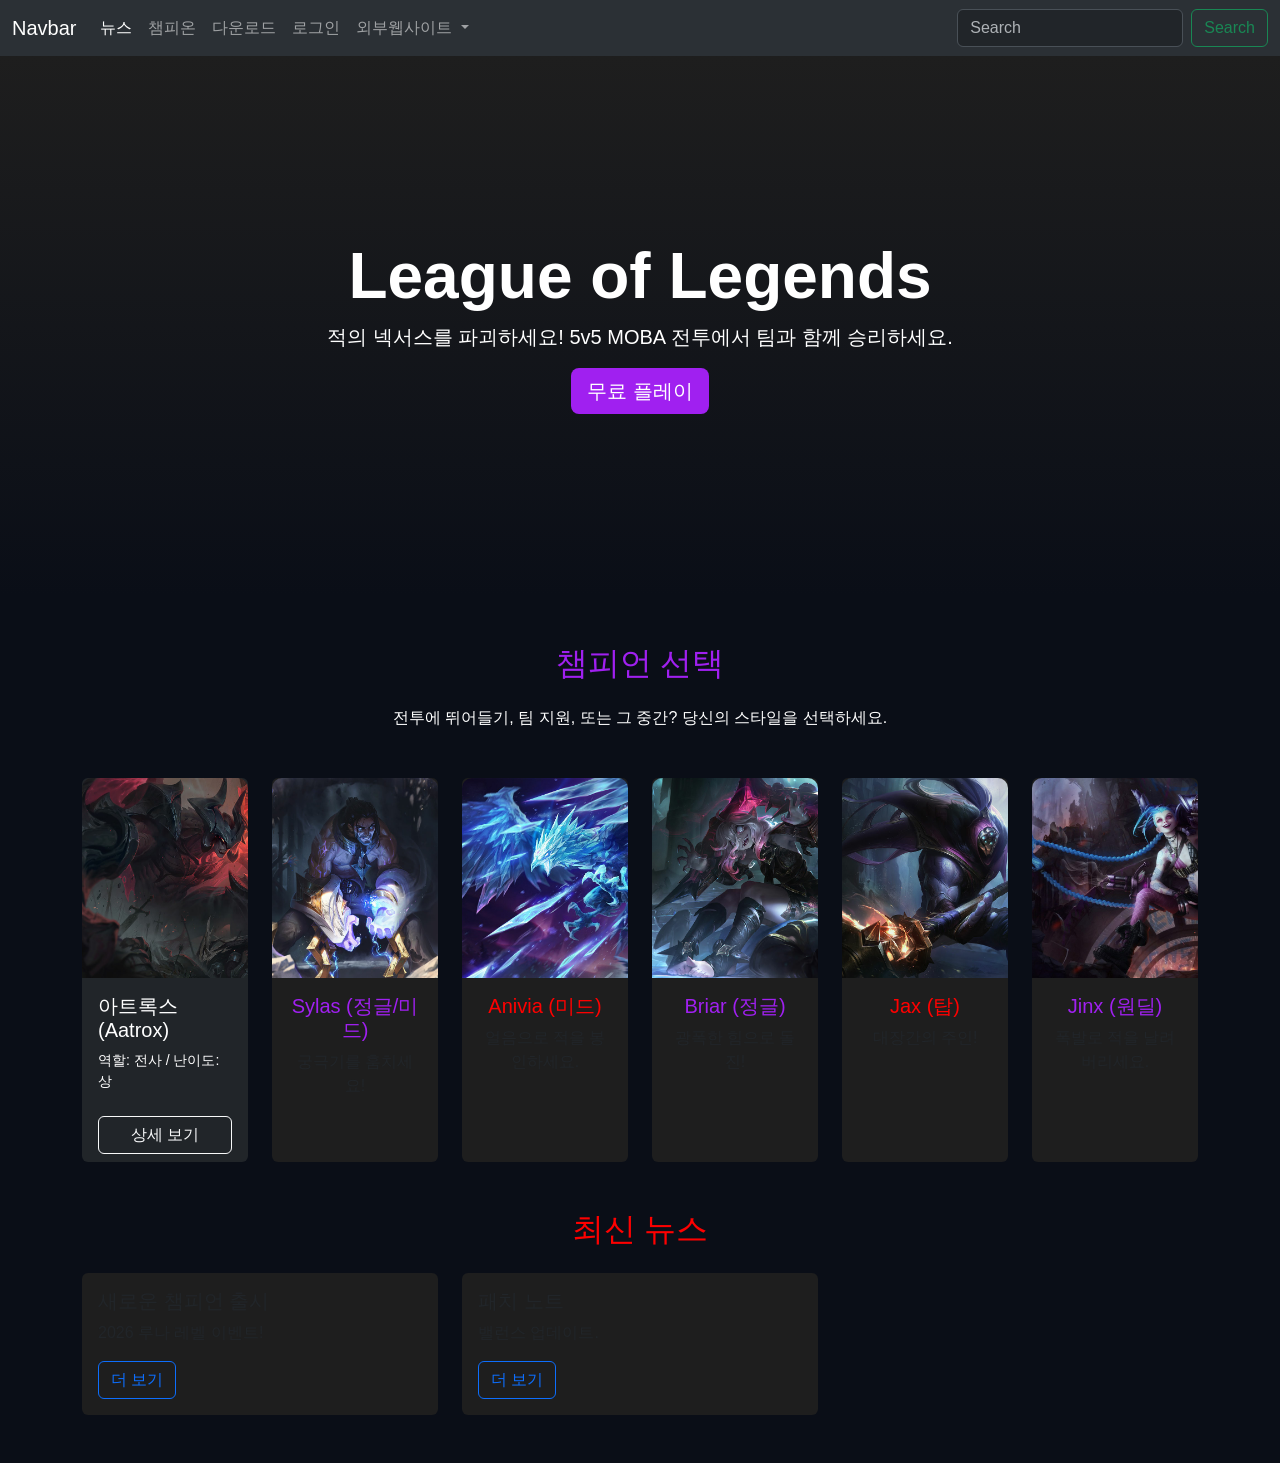
==== src/main/resources/META-INF/resources/index.html @ dd247568 "6주차 실습" ====
<!DOCTYPE html>
<html lang="ko">
<head>
    <meta charset="UTF-8">
    <meta name="viewport" content="width=device-width, initial-scale=1.0">
    <title>League of Legends - 메인 페이지</title>
    <!-- Bootstrap 5 CDN -->
    <link href="https://cdn.jsdelivr.net/npm/bootstrap@5.3.0/dist/css/bootstrap.min.css" rel="stylesheet">
    <script src="js/bootstrap.bundle.min.js"></script>
    <script src="js/test.js"></script>
     <script src="js/search.js"></script>

    <script>
        window.onload = function() {
        alert("메인 페이지 로딩 완료");
        }
    </script>


    <!-- 커스텀 스타일 (LOL 테마 + 챔피언 호버 효과) -->
    <style>
        body { background-color: #0a0e17; color: #fff; font-family: 'Arial', sans-serif; }
        .navbar { background-color: #000; }
        .hero { background: linear-gradient(to bottom, #1e1e1e, #0a0e17); min-height: 60vh; }
        .accent-purple { color: #a020f0; }
        .accent-red { color: #ff0000; }
        .card { background-color: #1e1e1e; border: none; transition: transform 0.3s, box-shadow 0.3s; }
        .card:hover { transform: scale(1.05); box-shadow: 0 10px 20px rgba(160, 32, 240, 0.5); }
        .card-img-top { height: 200px; object-fit: cover; border-radius: 10px 10px 0 0; }
        .btn-primary { background-color: #a020f0; border: none; }
        .btn-primary:hover { background-color: #800080; }
    </style>
</head>
<body>
    <!-- 헤더 (Navbar)
    <nav class="navbar navbar-expand-lg navbar-dark">
        <div class="container-fluid">
            <a class="navbar-brand" href="index.html">League of Legends</a>
            <button class="navbar-toggler" type="button" data-bs-toggle="collapse" data-bs-target="#navbarNav" aria-controls="navbarNav" aria-expanded="false" aria-label="Toggle navigation">
                <span class="navbar-toggler-icon"></span>
            </button>
            <div class="collapse navbar-collapse" id="navbarNav">
                <ul class="navbar-nav ms-auto">
                    <li class="nav-item"><a class="nav-link" href="#">뉴스</a></li>
                    <li class="nav-item"><a class="nav-link" href="#">챔피언</a></li>
                    <li class="nav-item"><a class="nav-link" href="#">다운로드</a></li>
                    <li class="nav-item"><a class="nav-link" href="#">로그인</a></li>
                    <li class="nav-item"><a class="nav-link" href="https://lol.ps/"target="_blank">외부웹사이트</a></li>
                </ul>
            </div>
        </div>
    </nav> -->

    <nav class="navbar navbar-expand-lg bg-body-tertiary" data-bs-theme="dark">
<div class="container-fluid">
  <a class="navbar-brand" href="#">Navbar</a>
  <button class="navbar-toggler" type="button" data-bs-toggle="collapse" data-bs-target="#navbarSupportedContent" aria-controls="navbarSupportedContent" aria-expanded="false" aria-label="Toggle navigation">
    <span class="navbar-toggler-icon"></span>
  </button>
  <div class="collapse navbar-collapse" id="navbarSupportedContent">
    <ul class="navbar-nav me-auto mb-2 mb-lg-0">
      <li class="nav-item">
        <a class="nav-link active" aria-current="page" href="#">뉴스</a>
      </li>
      <li class="nav-item">
        <a class="nav-link" href="#">챔피온</a>
      </li>
       <li class="nav-item">
        <a class="nav-link" href="main_page_sub/download.html">다운로드</a>
      </li>
       <li class="nav-item">
        <a class="nav-link" href="#">로그인</a>
      </li>
      <li class="nav-item dropdown">
        <a class="nav-link dropdown-toggle" href="#" role="button" data-bs-toggle="dropdown" aria-expanded="false">
          외부웹사이트
        </a>
        <ul class="dropdown-menu">
          <li><a class="dropdown-item" href="https://lol.ps/"target="_blank">롤전적</a></li>
          <li><a class="dropdown-item" href="#">불법사이트</a></li>
          <li><hr class="dropdown-divider"></li>
          <li><a class="dropdown-item" href="#">외부웹</a></li>
        </ul>
      </li>
    </ul>
    <form class="d-flex" id="searchForm">
      <input class="form-control me-2" type="search" placeholder="Search" aria-label="Search" id="searchinput" />
      <button class="btn btn-outline-success" type="submit">Search</button>
    </form>
  </div>
</div>
</nav>

    <!-- 히어로 배너 (Hero Banner) -->
    <section class="hero d-flex align-items-center justify-content-center text-center py-5">
        <div class="container">
            <h1 class="display-3 fw-bold">League of Legends</h1>
            <p class="lead">적의 넥서스를 파괴하세요! 5v5 MOBA 전투에서 팀과 함께 승리하세요.</p>
            <a href="#" class="btn btn-primary btn-lg" onclick="alert('즐거운 플레이 되세요')">무료 플레이</a>
        </div>
    </section>

<!-- 챔피언 선택 섹션 (작은 썸네일 PNG로 업데이트!) -->
    <section class="container my-5">
        <h2 class="text-center mb-4 accent-purple">챔피언 선택</h2>
        <p class="text-center mb-5">전투에 뛰어들기, 팀 지원, 또는 그 중간? 당신의 스타일을 선택하세요.</p>
            <div class="row g-4">
            <!-- <div class="row row-cols-auto g-4"></div> -->
            <!-- Aatrox -->
            <!-- <div class="col-md-6 col-lg-4 col-xl-2">
                <div class="card text-center h-100">
                    <img src= "images/Aa1.jpg" class="card-img-top" alt="Aatrox" loading="lazy">
                    <div class="card-body">
                        <h5 class="card-title accent-red">Aatrox (탑)</h5>
                        <p class="card-text">어둠의 검으로 적을 베세요.</p>
                    </div>
                </div>
            </div> -->
            <div class="col">
                <div class="card bg-dark text-white border-secondary h-100">
                <img src="images/Aa1.jpg" class="card-img-top" alt="아트록스">
                <div class="card-body">
                <h5 class="card-title">아트록스 (Aatrox)</h5>
                <p class="card-text small">역할: 전사 / 난이도: 상</p>
                </div>
                <div class="card-footer bg-transparent border-0">
                <button class="btn btn-outline-light w-100"
                data-bs-toggle="modal"
                data-bs-target="#modalAatrox"
                data-champ="Aatrox">
                상세 보기
                </button>
                </div>
                </div>
            </div>
            <!-- Sylas -->
            <div class="col-md-6 col-lg-4 col-xl-2">
                <div class="card text-center h-100">
                    <img src="images/s1.jpg" class="card-img-top" alt="Sylas" loading="lazy">
                    <div class="card-body">
                        <h5 class="card-title accent-purple">Sylas (정글/미드)</h5>
                        <p class="card-text">궁극기를 훔치세요!</p>
                    </div>
                </div>
            </div>
            <!-- Anivia -->
            <div class="col-md-6 col-lg-4 col-xl-2">
                <div class="card text-center h-100">
                    <img src="images/An1.jpg" class="card-img-top" alt="Anivia" loading="lazy">
                    <div class="card-body">
                        <h5 class="card-title accent-red">Anivia (미드)</h5>
                        <p class="card-text">얼음으로 적을 봉인하세요.</p>
                    </div>
                </div>
            </div>
            <!-- Briar -->
            <div class="col-md-6 col-lg-4 col-xl-2">
                <div class="card text-center h-100">
                    <img src="images/b1.jpg" class="card-img-top" alt="Briar" loading="lazy">
                    <div class="card-body">
                        <h5 class="card-title accent-purple">Briar (정글)</h5>
                        <p class="card-text">광폭한 힘으로 돌진!</p>
                    </div>
                </div>
            </div>
            <!-- Jax -->
            <div class="col-md-6 col-lg-4 col-xl-2">
                <div class="card text-center h-100">
                    <img src="images/Jax1.jpg" class="card-img-top" alt="Jax" loading="lazy">
                    <div class="card-body">
                        <h5 class="card-title accent-red">Jax (탑)</h5>
                        <p class="card-text">대장간의 주인!</p>
                    </div>
                </div>
            </div>
            <!-- Jinx -->
            <div class="col-md-6 col-lg-4 col-xl-2">
                <div class="card text-center h-100">
                    <img src="images/Jinx1.jpg" class="card-img-top" alt="Jinx" loading="lazy">
                    <div class="card-body">
                        <h5 class="card-title accent-purple">Jinx (원딜)</h5>
                        <p class="card-text">폭발로 적을 날려버리세요.</p>
                    </div>
                </div>
            </div>
        </div>
    </section>

    <!-- 뉴스 섹션 (기존 유지) -->
    <section class="container my-5">
        <h2 class="text-center mb-4 accent-red">최신 뉴스</h2>
        <div class="row g-4">
            <div class="col-md-6 col-lg-4">
                <div class="card">
                    <div class="card-body">
                        <h5 class="card-title">새로운 챔피언 출시</h5>
                        <p class="card-text">2026 루나 레벨 이벤트!</p>
                        <a href="#" class="btn btn-outline-primary">더 보기</a>
                    </div>
                </div>
            </div>
            <div class="col-md-6 col-lg-4">
                <div class="card">
                    <div class="card-body">
                        <h5 class="card-title">패치 노트</h5>
                        <p class="card-text">밸런스 업데이트.</p>
                        <a href="#" class="btn btn-outline-primary">더 보기</a>
                    </div>
                </div>
            </div>
        </div>
    </section>
<!--모달(iframe으로Aatrox.html 불러오기) -->
<div class="modal fade" id="modalAatrox" tabindex="-1" aria-labelledby="modalAatroxLabel" aria-hidden="true">
<div class="modal-dialog modal-xl modal-dialog-centered modal-dialog-scrollable">
<div class="modal-content bg-dark text-white border-secondary">
<!--헤더-->
<div class="modal-header border-secondary">
<h5 class="modal-title" id="modalAatroxLabel">아트록스(Aatrox) 상세정보</h5>
<button type="button" class="btn-close btn-close-white" data-bs-dismiss="modal" aria-label="Close"></button>
</div>
<!--바디: iframe으로내용채움-->
<div class="modal-body p-0" style="height: 65vh; background: #0a0e17;">
<iframe
src="modals/Aatrox.html"
frameborder="0"
style="width: 100%; height: 100%; border: none;"
allowfullscreen>
</iframe>
</div>
<!--푸터-->
<div class="modal-footer border-secondary">
<button type="button" class="btn btn-outline-light" data-bs-dismiss="modal">닫기</button>
</div>
</div>
</div>
</div>

  <script src="js/search.js"></script>

</body>
</html>
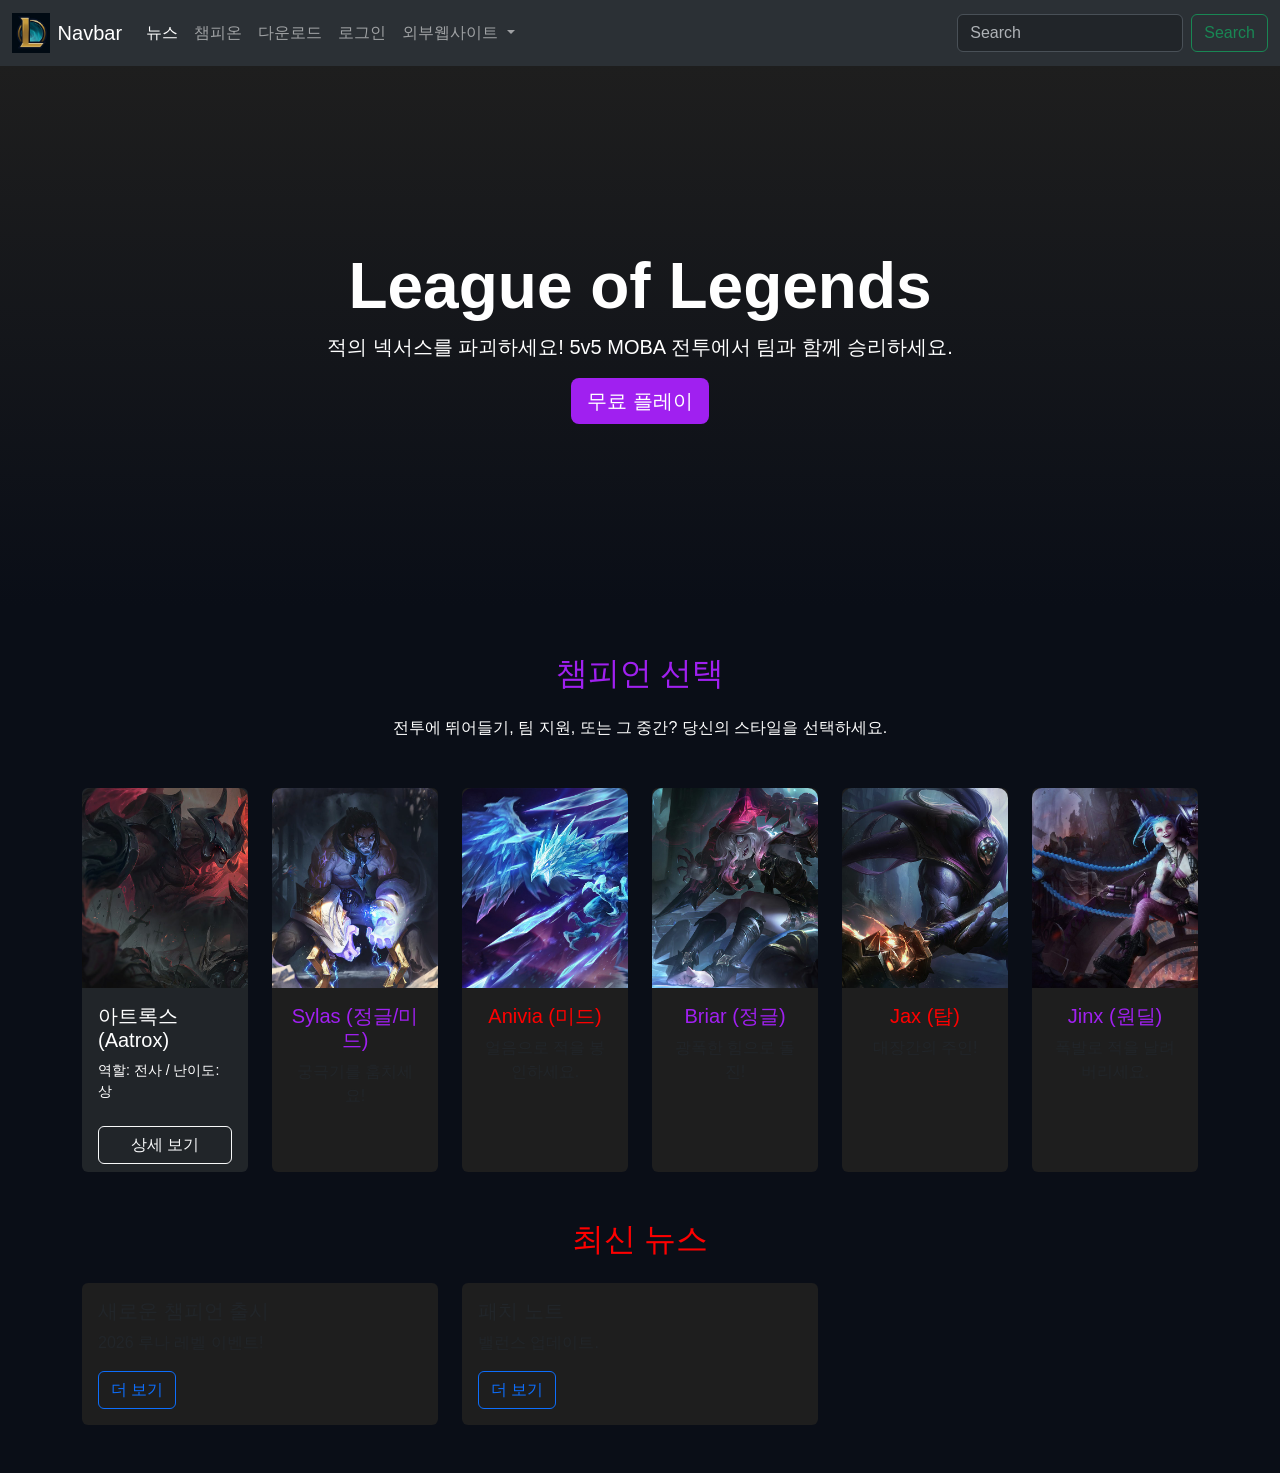
==== commit 19e3e0ce: "6주차 실습 수정(4)" ====
--- a/src/main/resources/META-INF/resources/index.html
+++ b/src/main/resources/META-INF/resources/index.html
@@ -8,7 +8,10 @@
     <link href="https://cdn.jsdelivr.net/npm/bootstrap@5.3.0/dist/css/bootstrap.min.css" rel="stylesheet">
     <script src="js/bootstrap.bundle.min.js"></script>
     <script src="js/test.js"></script>
-     <script src="js/search.js"></script>
+    
+
+
+     <link rel="stylesheet" href="css/main.css">
 
     <script>
         window.onload = function() {
@@ -18,18 +21,8 @@
 
 
     <!-- 커스텀 스타일 (LOL 테마 + 챔피언 호버 효과) -->
-    <style>
-        body { background-color: #0a0e17; color: #fff; font-family: 'Arial', sans-serif; }
-        .navbar { background-color: #000; }
-        .hero { background: linear-gradient(to bottom, #1e1e1e, #0a0e17); min-height: 60vh; }
-        .accent-purple { color: #a020f0; }
-        .accent-red { color: #ff0000; }
-        .card { background-color: #1e1e1e; border: none; transition: transform 0.3s, box-shadow 0.3s; }
-        .card:hover { transform: scale(1.05); box-shadow: 0 10px 20px rgba(160, 32, 240, 0.5); }
-        .card-img-top { height: 200px; object-fit: cover; border-radius: 10px 10px 0 0; }
-        .btn-primary { background-color: #a020f0; border: none; }
-        .btn-primary:hover { background-color: #800080; }
-    </style>
+     <link rel="stylesheet" href="css/main.css">
+    
 </head>
 <body>
     <!-- 헤더 (Navbar)
@@ -53,7 +46,10 @@
 
     <nav class="navbar navbar-expand-lg bg-body-tertiary" data-bs-theme="dark">
 <div class="container-fluid">
-  <a class="navbar-brand" href="#">Navbar</a>
+            <a class="navbar-brand d-flex align-items-center" href="index.html">
+            <img src="images/lol_logo.jpg" alt="League of Legends 로고" class="lol-logo">
+            <span class="ms-2">Navbar</span>
+            </a>
   <button class="navbar-toggler" type="button" data-bs-toggle="collapse" data-bs-target="#navbarSupportedContent" aria-controls="navbarSupportedContent" aria-expanded="false" aria-label="Toggle navigation">
     <span class="navbar-toggler-icon"></span>
   </button>
@@ -84,7 +80,7 @@
       </li>
     </ul>
     <form class="d-flex" id="searchForm">
-      <input class="form-control me-2" type="search" placeholder="Search" aria-label="Search" id="searchinput" />
+      <input class="form-control me-2" type="search" placeholder="Search" aria-label="Search" id="searchInput" />
       <button class="btn btn-outline-success" type="submit">Search</button>
     </form>
   </div>
@@ -210,6 +206,45 @@
             </div>
         </div>
     </section>
+
+    <!--===== 검색결과섹션(기본숨김) ===== -->
+    <section id="searchResults">
+        <!--키워드헤더-->
+        <div class="search-keyword-header">
+        <h1 id="searchKeywordDisplay"></h1>
+        </div>
+        <!--본문: 사이드바+ 콘텐츠-->
+        <div class="search-body">
+        <div class="container-fluid px-0">
+        <div class="row g-0">
+        <!--왼쪽카테고리사이드바-->
+        <div class="col-md-3 col-lg-2 search-sidebar bg-white py-4">
+        <div class="px-3 mb-3" style="font-size:0.8rem; color:#999; text-transform:uppercase; letter-spacing:0.1em;">카테고리</div>
+        <div class="search-category-item active" onclick="switchCategory('champion', this)">
+        챔피언<span class="count" id="champCount">(0)</span>
+        </div>
+        <div class="search-category-item" onclick="switchCategory('news', this)">
+        뉴스<span class="count" id="newsCount">(0)</span>
+        </div>
+        </div>
+        <!--오른쪽콘텐츠-->
+        <div class="col-md-9 col-lg-10 search-content-area">
+        <!--챔피언결과-->
+        <div id="resultChampion">
+        <h5 class="mb-4" style="color:#333;">챔피언</h5>
+        <div id="championResultList"></div>
+        </div>
+        <!--뉴스결과-->
+        <div id="resultNews" style="display:none;">
+        <h5 class="mb-4" style="color:#333;">뉴스</h5>
+        <div id="newsResultList"></div>
+        </div>
+        </div>
+        </div>
+        </div>
+    </div>
+</section>
+
 <!--모달(iframe으로Aatrox.html 불러오기) -->
 <div class="modal fade" id="modalAatrox" tabindex="-1" aria-labelledby="modalAatroxLabel" aria-hidden="true">
 <div class="modal-dialog modal-xl modal-dialog-centered modal-dialog-scrollable">
--- a/src/main/resources/META-INF/resources/css/main.css
+++ b/src/main/resources/META-INF/resources/css/main.css
@@ -0,0 +1,78 @@
+/* ── 기본 레이아웃 ──────────────────────────────────────────── */
+body { background-color: #0a0e17; color: #fff; font-family: 'Arial', sans-serif; }
+.navbar { background-color: #000; }
+.hero { background: linear-gradient(to bottom, #1e1e1e, #0a0e17); min-height: 60vh; }
+
+/* ── 강조 색상 ──────────────────────────────────────────────── */
+.accent-purple { color: #a020f0; }
+.accent-red { color: #ff0000; }
+
+/* ── 카드 ────────────────────────────────────────────────────── */
+.card { background-color: #1e1e1e; border: none; transition: transform 0.3s, box-shadow 0.3s; }
+.card:hover { transform: scale(1.05); box-shadow: 0 10px 20px rgba(160, 32, 240, 0.5); }
+.card-img-top { height: 200px; object-fit: cover; border-radius: 10px 10px 0 0; }
+
+/* ── 버튼 ────────────────────────────────────────────────────── */
+.btn-primary { background-color: #a020f0; border: none; }
+.btn-primary:hover { background-color: #800080; }
+
+/* ── 검색 결과 페이지 ────────────────────────────────────────── */
+#searchResults { display: none; }
+
+.search-keyword-header {
+    background: #0a0a0a;
+    background-image: radial-gradient(ellipse at center, #1a1a1a 0%, #000 70%);
+    min-height: 180px;
+    display: flex;
+    align-items: center;
+    justify-content: center;
+    border-bottom: 2px solid #c8a96e;
+}
+.search-keyword-header h1 {
+    font-size: 2.8rem;
+    font-weight: 700;
+    color: #fff;
+    letter-spacing: 0.05em;
+}
+
+.search-body { background-color: #f0ede8; min-height: 500px; }
+.search-sidebar { border-right: 1px solid #ddd; }
+
+.search-category-item {
+    padding: 14px 20px;
+    cursor: pointer;
+    color: #333;
+    font-size: 0.95rem;
+    border-left: 3px solid transparent;
+    transition: all 0.2s;
+}
+.search-category-item:hover { background: #e0dcd5; }
+.search-category-item.active {
+    border-left: 3px solid #c8253a;
+    font-weight: 700;
+    color: #c8253a;
+    background: #e8e4df;
+}
+.search-category-item .count { color: #999; font-size: 0.85rem; margin-left: 6px; }
+
+.search-content-area { padding: 30px; }
+
+.search-result-card {
+    background: #fff;
+    border: none;
+    border-radius: 6px;
+    margin-bottom: 16px;
+    transition: box-shadow 0.2s;
+}
+.search-result-card:hover { box-shadow: 0 4px 15px rgba(0,0,0,0.15); }
+.search-result-card img { width: 110px; height: 80px; object-fit: cover; border-radius: 6px 0 0 6px; }
+
+.no-result { text-align: center; padding: 80px 20px; color: #666; }
+.no-result h4 { color: #333; }
+
+
+.lol-logo {
+    height: 40px;
+    width: auto;
+    display: block;
+}
--- a/src/main/resources/META-INF/resources/css/main.css
+++ b/src/main/resources/META-INF/resources/css/main.css
@@ -0,0 +1,78 @@
+/* ── 기본 레이아웃 ──────────────────────────────────────────── */
+body { background-color: #0a0e17; color: #fff; font-family: 'Arial', sans-serif; }
+.navbar { background-color: #000; }
+.hero { background: linear-gradient(to bottom, #1e1e1e, #0a0e17); min-height: 60vh; }
+
+/* ── 강조 색상 ──────────────────────────────────────────────── */
+.accent-purple { color: #a020f0; }
+.accent-red { color: #ff0000; }
+
+/* ── 카드 ────────────────────────────────────────────────────── */
+.card { background-color: #1e1e1e; border: none; transition: transform 0.3s, box-shadow 0.3s; }
+.card:hover { transform: scale(1.05); box-shadow: 0 10px 20px rgba(160, 32, 240, 0.5); }
+.card-img-top { height: 200px; object-fit: cover; border-radius: 10px 10px 0 0; }
+
+/* ── 버튼 ────────────────────────────────────────────────────── */
+.btn-primary { background-color: #a020f0; border: none; }
+.btn-primary:hover { background-color: #800080; }
+
+/* ── 검색 결과 페이지 ────────────────────────────────────────── */
+#searchResults { display: none; }
+
+.search-keyword-header {
+    background: #0a0a0a;
+    background-image: radial-gradient(ellipse at center, #1a1a1a 0%, #000 70%);
+    min-height: 180px;
+    display: flex;
+    align-items: center;
+    justify-content: center;
+    border-bottom: 2px solid #c8a96e;
+}
+.search-keyword-header h1 {
+    font-size: 2.8rem;
+    font-weight: 700;
+    color: #fff;
+    letter-spacing: 0.05em;
+}
+
+.search-body { background-color: #f0ede8; min-height: 500px; }
+.search-sidebar { border-right: 1px solid #ddd; }
+
+.search-category-item {
+    padding: 14px 20px;
+    cursor: pointer;
+    color: #333;
+    font-size: 0.95rem;
+    border-left: 3px solid transparent;
+    transition: all 0.2s;
+}
+.search-category-item:hover { background: #e0dcd5; }
+.search-category-item.active {
+    border-left: 3px solid #c8253a;
+    font-weight: 700;
+    color: #c8253a;
+    background: #e8e4df;
+}
+.search-category-item .count { color: #999; font-size: 0.85rem; margin-left: 6px; }
+
+.search-content-area { padding: 30px; }
+
+.search-result-card {
+    background: #fff;
+    border: none;
+    border-radius: 6px;
+    margin-bottom: 16px;
+    transition: box-shadow 0.2s;
+}
+.search-result-card:hover { box-shadow: 0 4px 15px rgba(0,0,0,0.15); }
+.search-result-card img { width: 110px; height: 80px; object-fit: cover; border-radius: 6px 0 0 6px; }
+
+.no-result { text-align: center; padding: 80px 20px; color: #666; }
+.no-result h4 { color: #333; }
+
+
+.lol-logo {
+    height: 40px;
+    width: auto;
+    display: block;
+}
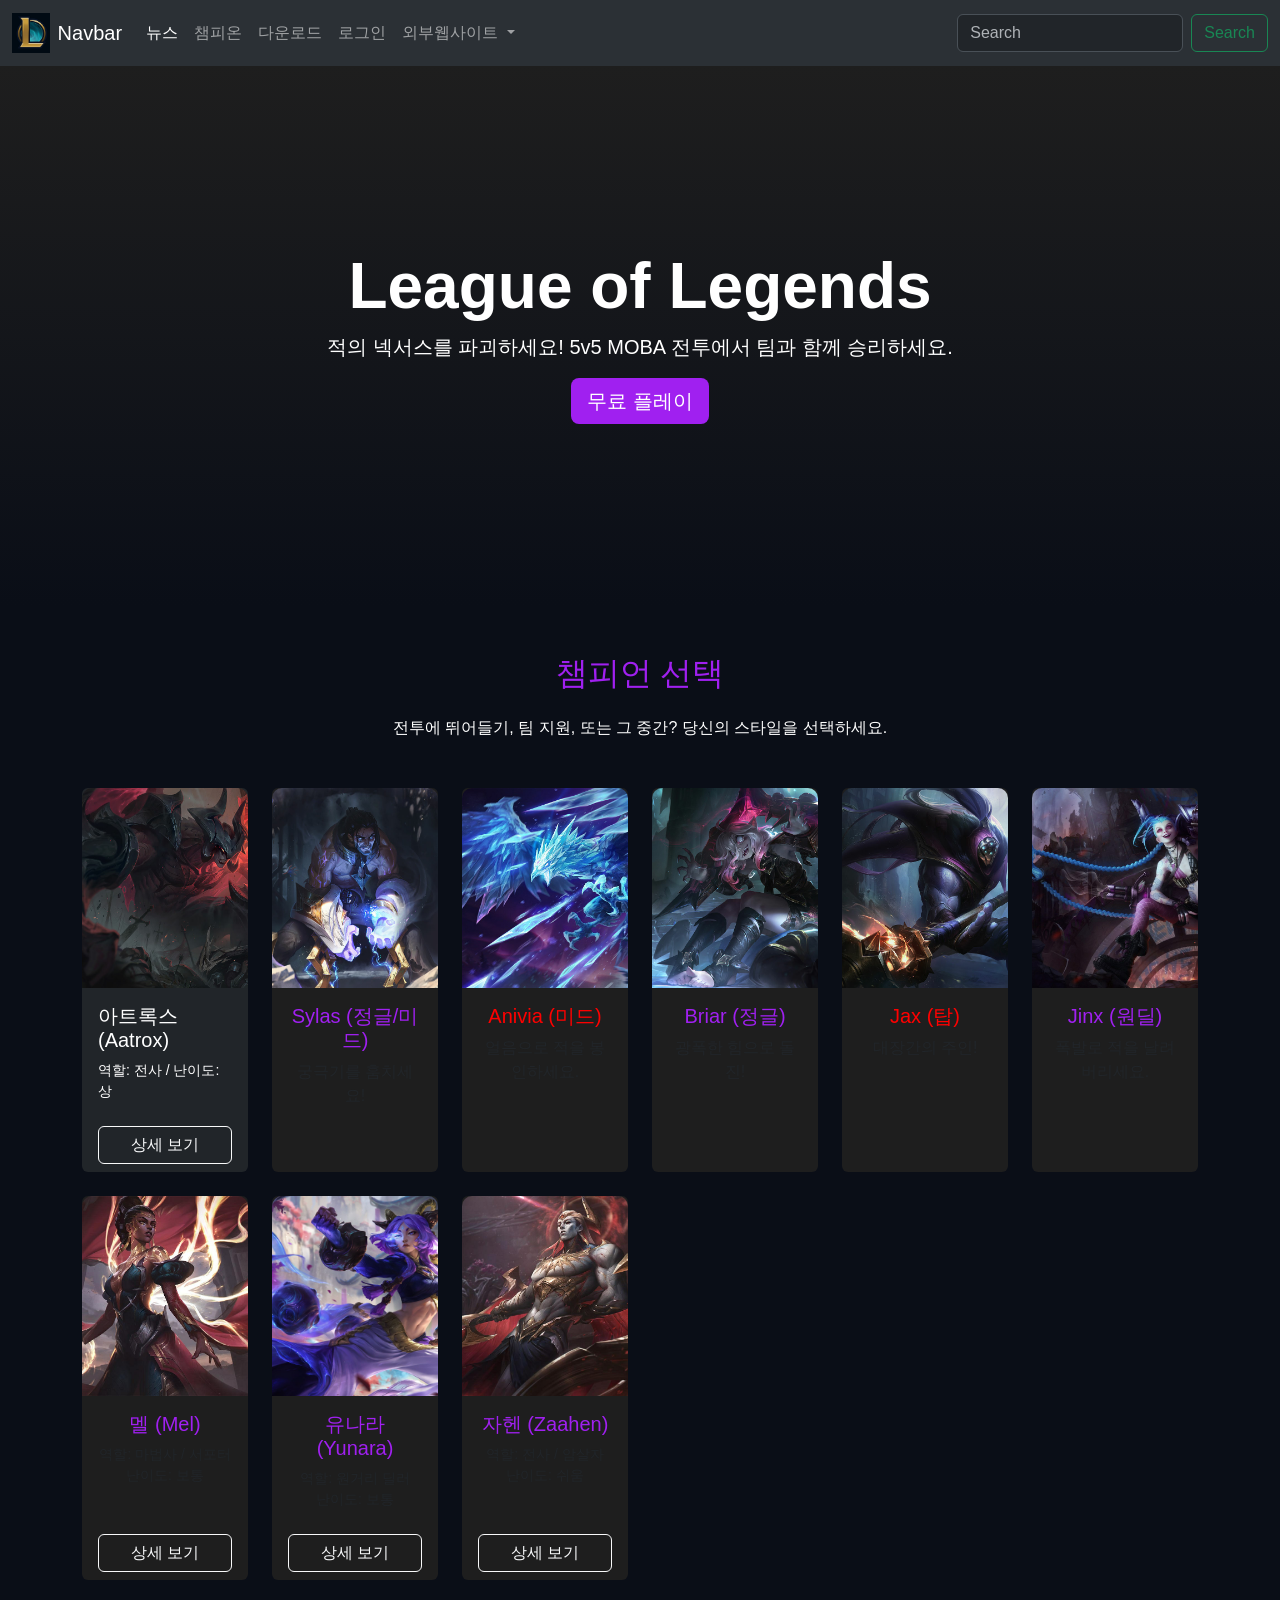
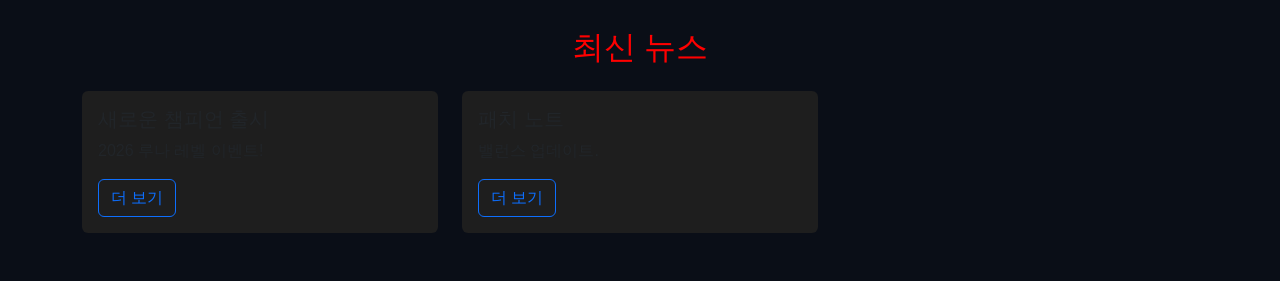
==== commit ed69a880: "6주차 실습 수정(5)" ====
--- a/src/main/resources/META-INF/resources/index.html
+++ b/src/main/resources/META-INF/resources/index.html
@@ -179,8 +179,62 @@
                     </div>
                 </div>
             </div>
+                    <!-- Mel -->
+                    <div class="col-md-6 col-lg-4 col-xl-2">
+                    <div class="card text-center h-100">
+                        <img src="images/mel.jpg" class="card-img-top" alt="Mel" loading="lazy">
+                        <div class="card-body">
+                        <h5 class="card-title accent-purple">멜 (Mel)</h5>
+                        <p class="card-text small">역할: 마법사 / 서포터<br>난이도: 보통</p>
+                        </div>
+                        <div class="card-footer bg-transparent border-0">
+                        <button class="btn btn-outline-light w-100"
+                            data-bs-toggle="modal"
+                            data-bs-target="#modalMel">
+                            상세 보기
+                        </button>
+                        </div>
+                    </div>
+                    </div>
+
+                    <!-- Yunara -->
+                    <div class="col-md-6 col-lg-4 col-xl-2">
+                    <div class="card text-center h-100">
+                        <img src="images/yunara.jpg" class="card-img-top" alt="Yunara" loading="lazy">
+                        <div class="card-body">
+                        <h5 class="card-title accent-purple">유나라 (Yunara)</h5>
+                        <p class="card-text small">역할: 원거리 딜러<br>난이도: 보통</p>
+                        </div>
+                        <div class="card-footer bg-transparent border-0">
+                        <button class="btn btn-outline-light w-100"
+                            data-bs-toggle="modal"
+                            data-bs-target="#modalYunara">
+                            상세 보기
+                        </button>
+                        </div>
+                    </div>
+                    </div>
+
+                    <!-- Zaahen -->
+                    <div class="col-md-6 col-lg-4 col-xl-2">
+                    <div class="card text-center h-100">
+                        <img src="images/zaahen.jpg" class="card-img-top" alt="Zaahen" loading="lazy">
+                        <div class="card-body">
+                        <h5 class="card-title accent-purple">자헨 (Zaahen)</h5>
+                        <p class="card-text small">역할: 전사 / 암살자<br>난이도: 쉬움</p>
+                        </div>
+                        <div class="card-footer bg-transparent border-0">
+                        <button class="btn btn-outline-light w-100"
+                            data-bs-toggle="modal"
+                            data-bs-target="#modalZaahen">
+                            상세 보기
+                        </button>
+                        </div>
+                    </div>
+                    </div>
         </div>
     </section>
+
 
     <!-- 뉴스 섹션 (기존 유지) -->
     <section class="container my-5">
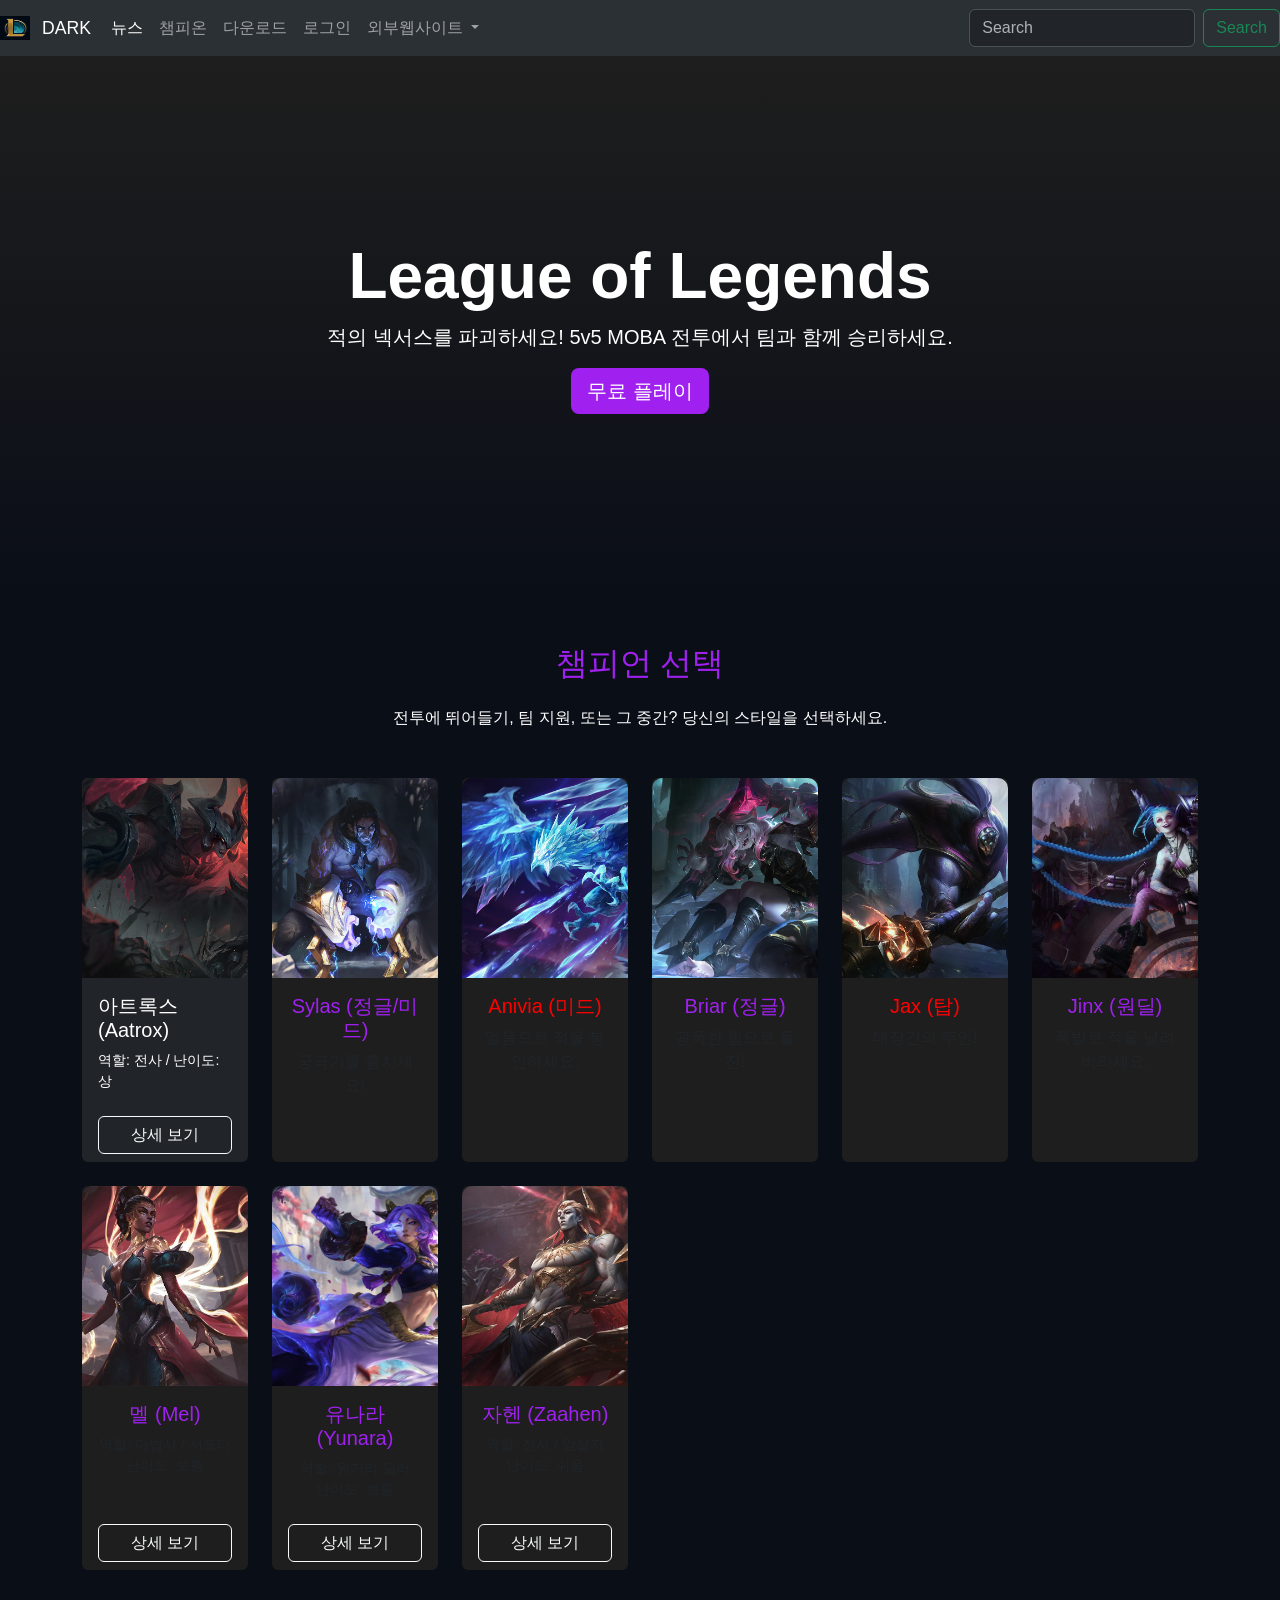
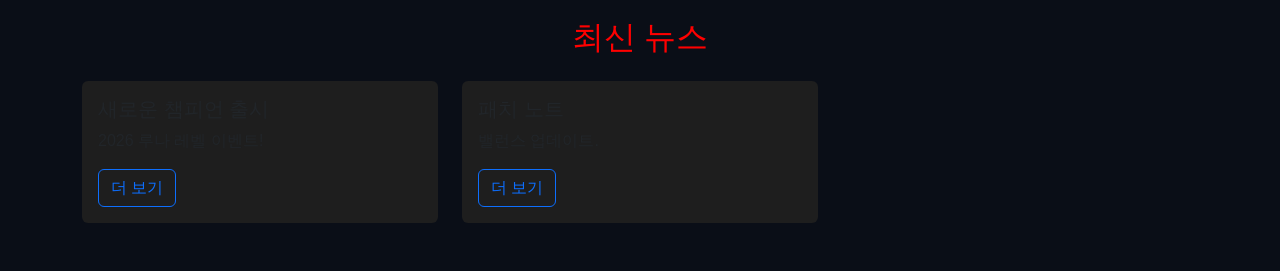
==== commit b02376c3: "7,9주차 실습 완료" ====
--- a/src/main/resources/META-INF/resources/index.html
+++ b/src/main/resources/META-INF/resources/index.html
@@ -8,7 +8,8 @@
     <link href="https://cdn.jsdelivr.net/npm/bootstrap@5.3.0/dist/css/bootstrap.min.css" rel="stylesheet">
     <script src="js/bootstrap.bundle.min.js"></script>
     <script src="js/test.js"></script>
-    
+    <script src="js/test2.js"></script>
+     <script src="js/toggle.js"></script>
 
 
      <link rel="stylesheet" href="css/main.css">
@@ -44,12 +45,19 @@
         </div>
     </nav> -->
 
+    
     <nav class="navbar navbar-expand-lg bg-body-tertiary" data-bs-theme="dark">
-<div class="container-fluid">
+<!-- <div class="container-fluid">
             <a class="navbar-brand d-flex align-items-center" href="index.html">
             <img src="images/lol_logo.jpg" alt="League of Legends 로고" class="lol-logo">
             <span class="ms-2">Navbar</span>
-            </a>
+            </a> -->
+            <img src="images/lol_logo.jpg" alt="" width="30" height="24">
+<!-- [변경] "Navbar" 텍스트 → 다크/라이트 토글 버튼 -->
+<button class="btn border-0" id="themeToggleBtn" onclick="toggleTheme()">
+DARK
+
+</button>
   <button class="navbar-toggler" type="button" data-bs-toggle="collapse" data-bs-target="#navbarSupportedContent" aria-controls="navbarSupportedContent" aria-expanded="false" aria-label="Toggle navigation">
     <span class="navbar-toggler-icon"></span>
   </button>
@@ -324,6 +332,86 @@
 </div>
 </div>
 </div>
+<!-- Mel 모달 -->
+<div class="modal fade" id="modalMel" tabindex="-1" aria-labelledby="modalMelLabel" aria-hidden="true">
+  <div class="modal-dialog modal-xl modal-dialog-centered modal-dialog-scrollable">
+    <div class="modal-content bg-dark text-white border-secondary">
+
+      <div class="modal-header border-secondary">
+        <h5 class="modal-title" id="modalMelLabel">멜(Mel) 상세정보</h5>
+        <button type="button" class="btn-close btn-close-white" data-bs-dismiss="modal" aria-label="Close"></button>
+      </div>
+
+      <div class="modal-body p-0" style="height: 65vh; background: #0a0e17;">
+        <iframe
+          src="modals/Mel.html"
+          frameborder="0"
+          style="width: 100%; height: 100%; border: none;"
+          allowfullscreen>
+        </iframe>
+      </div>
+
+      <div class="modal-footer border-secondary">
+        <button type="button" class="btn btn-outline-light" data-bs-dismiss="modal">닫기</button>
+      </div>
+
+    </div>
+  </div>
+</div>
+
+<!-- Yunara 모달 -->
+<div class="modal fade" id="modalYunara" tabindex="-1" aria-labelledby="modalYunaraLabel" aria-hidden="true">
+  <div class="modal-dialog modal-xl modal-dialog-centered modal-dialog-scrollable">
+    <div class="modal-content bg-dark text-white border-secondary">
+
+      <div class="modal-header border-secondary">
+        <h5 class="modal-title" id="modalYunaraLabel">유나라(Yunara) 상세정보</h5>
+        <button type="button" class="btn-close btn-close-white" data-bs-dismiss="modal" aria-label="Close"></button>
+      </div>
+
+      <div class="modal-body p-0" style="height: 65vh; background: #0a0e17;">
+        <iframe
+          src="modals/Yunara.html"
+          frameborder="0"
+          style="width: 100%; height: 100%; border: none;"
+          allowfullscreen>
+        </iframe>
+      </div>
+
+      <div class="modal-footer border-secondary">
+        <button type="button" class="btn btn-outline-light" data-bs-dismiss="modal">닫기</button>
+      </div>
+
+    </div>
+  </div>
+</div>
+
+<!-- Zaahen 모달 -->
+<div class="modal fade" id="modalZaahen" tabindex="-1" aria-labelledby="modalZaahenLabel" aria-hidden="true">
+  <div class="modal-dialog modal-xl modal-dialog-centered modal-dialog-scrollable">
+    <div class="modal-content bg-dark text-white border-secondary">
+
+      <div class="modal-header border-secondary">
+        <h5 class="modal-title" id="modalZaahenLabel">자헨(Zaahen) 상세정보</h5>
+        <button type="button" class="btn-close btn-close-white" data-bs-dismiss="modal" aria-label="Close"></button>
+      </div>
+
+      <div class="modal-body p-0" style="height: 65vh; background: #0a0e17;">
+        <iframe
+          src="modals/Zaahen.html"
+          frameborder="0"
+          style="width: 100%; height: 100%; border: none;"
+          allowfullscreen>
+        </iframe>
+      </div>
+
+      <div class="modal-footer border-secondary">
+        <button type="button" class="btn btn-outline-light" data-bs-dismiss="modal">닫기</button>
+      </div>
+
+    </div>
+  </div>
+</div>
 
   <script src="js/search.js"></script>
 
--- a/src/main/resources/META-INF/resources/css/main.css
+++ b/src/main/resources/META-INF/resources/css/main.css
@@ -75,4 +75,17 @@
     height: 40px;
     width: auto;
     display: block;
-}+}
+
+/* ── [추가] 테마 토글 버튼 (폰트 크기, 색상 등 ) ──────────────── */
+#themeToggleBtn { font-size: 1.1rem; color: #fff; }
+body.light-mode #themeToggleBtn { color: #212529; }
+/* ── [추가] 라이트 모드 (다양한 색상 정보 ─────────────────────── */
+body.light-mode { background-color: #f8f9fa; color: #212529; }
+body.light-mode .navbar { background-color: #e9ecef !important; }
+body.light-mode .navbar .navbar-brand,
+body.light-mode .navbar .nav-link { color: #212529 !important; }
+body.light-mode .hero { background: linear-gradient(to bottom, #dce3ea, #f8f9fa); }
+body.light-mode .card { background-color: #ffffff; color: #212529; border: 1px solid #dee2e6; }
+body.light-mode .card-title { color: #212529; }
+body.light-mode .card-text { color: #555; }
--- a/src/main/resources/META-INF/resources/css/main.css
+++ b/src/main/resources/META-INF/resources/css/main.css
@@ -75,4 +75,17 @@
     height: 40px;
     width: auto;
     display: block;
-}+}
+
+/* ── [추가] 테마 토글 버튼 (폰트 크기, 색상 등 ) ──────────────── */
+#themeToggleBtn { font-size: 1.1rem; color: #fff; }
+body.light-mode #themeToggleBtn { color: #212529; }
+/* ── [추가] 라이트 모드 (다양한 색상 정보 ─────────────────────── */
+body.light-mode { background-color: #f8f9fa; color: #212529; }
+body.light-mode .navbar { background-color: #e9ecef !important; }
+body.light-mode .navbar .navbar-brand,
+body.light-mode .navbar .nav-link { color: #212529 !important; }
+body.light-mode .hero { background: linear-gradient(to bottom, #dce3ea, #f8f9fa); }
+body.light-mode .card { background-color: #ffffff; color: #212529; border: 1px solid #dee2e6; }
+body.light-mode .card-title { color: #212529; }
+body.light-mode .card-text { color: #555; }
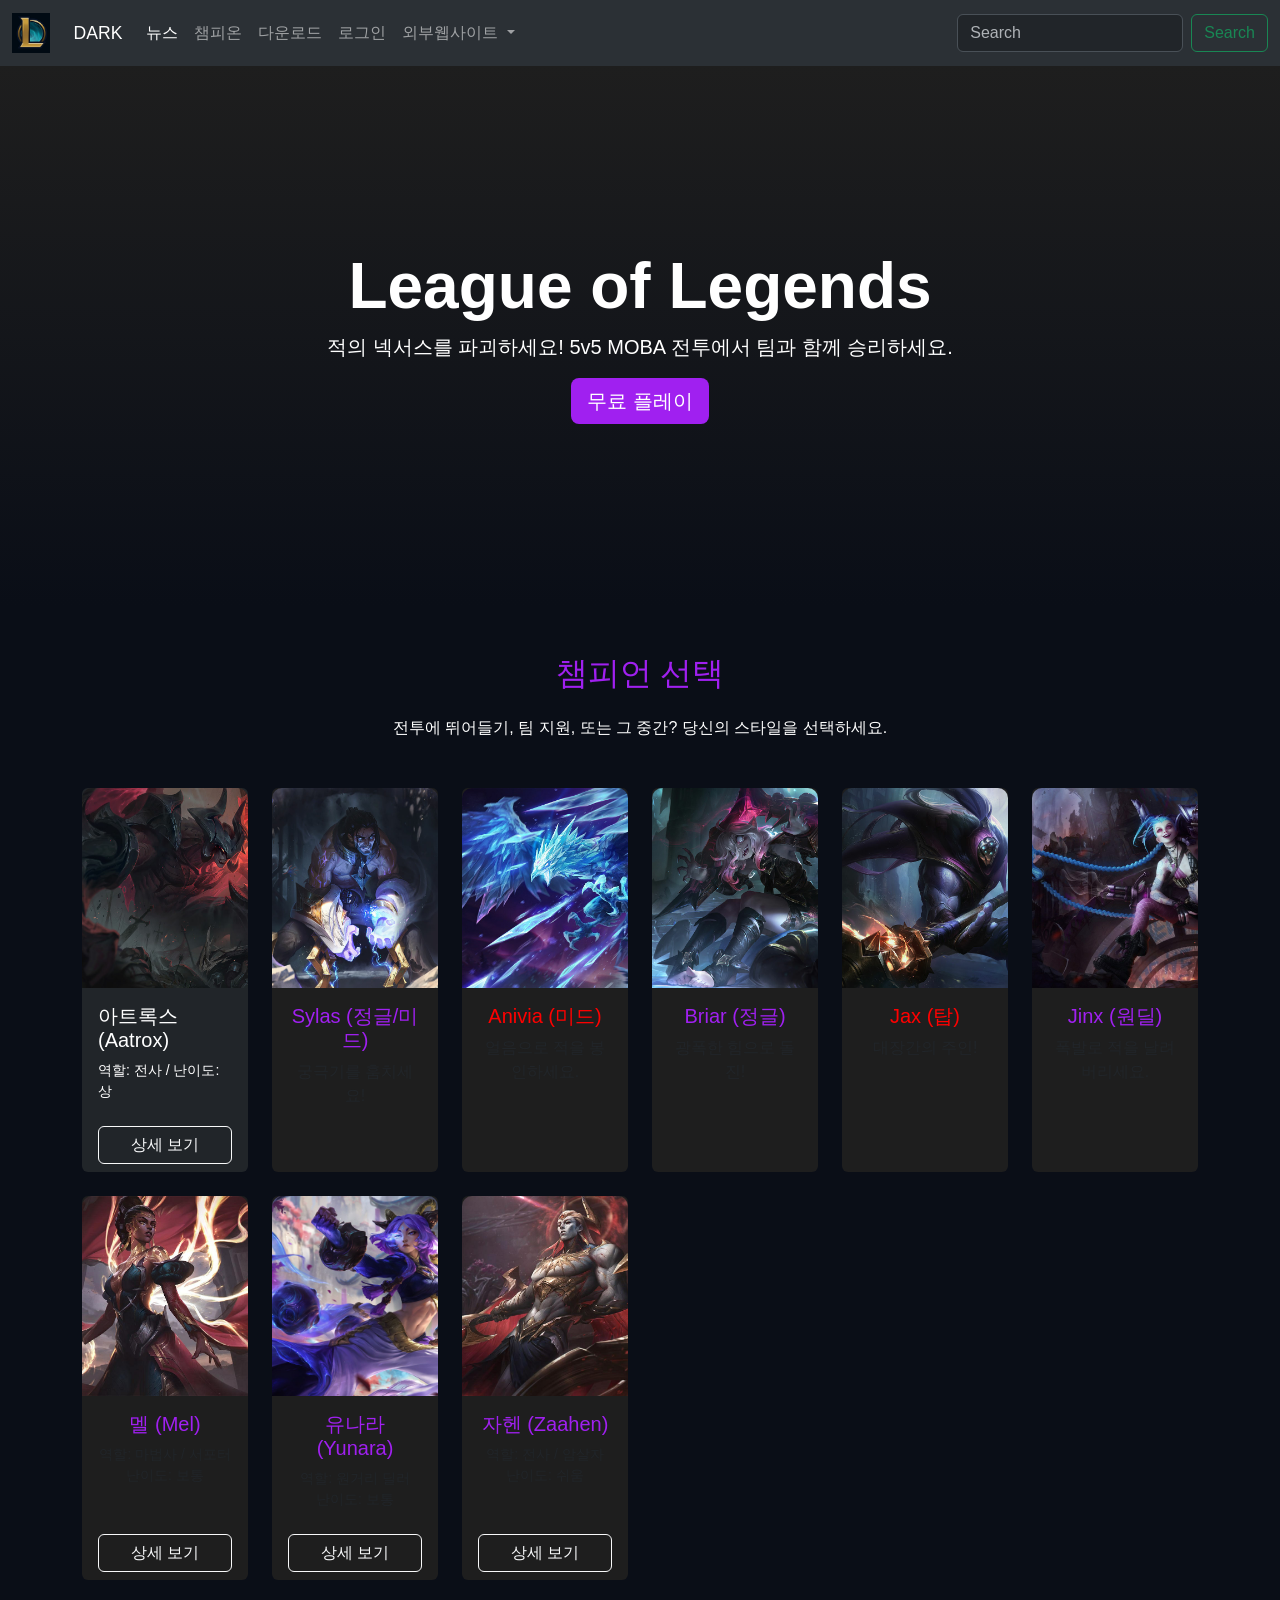
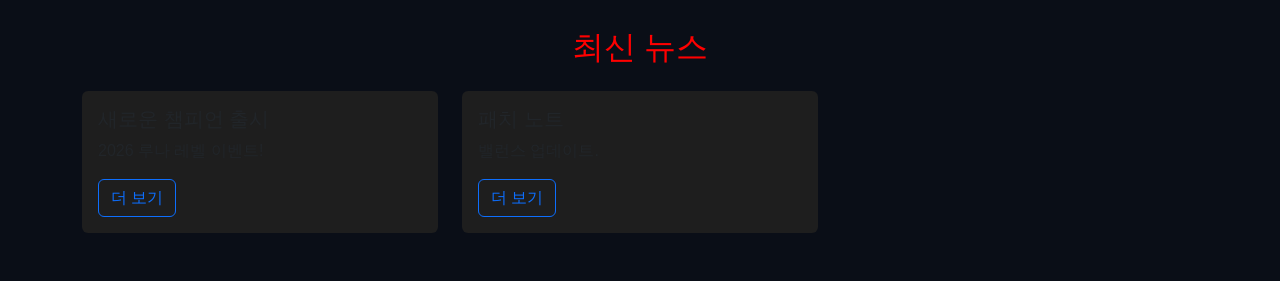
==== commit 4c142d7d: "9주차 실습 수정 완료(1)" ====
--- a/src/main/resources/META-INF/resources/index.html
+++ b/src/main/resources/META-INF/resources/index.html
@@ -46,16 +46,17 @@
     </nav> -->
 
     
-    <nav class="navbar navbar-expand-lg bg-body-tertiary" data-bs-theme="dark">
-<!-- <div class="container-fluid">
-            <a class="navbar-brand d-flex align-items-center" href="index.html">
-            <img src="images/lol_logo.jpg" alt="League of Legends 로고" class="lol-logo">
-            <span class="ms-2">Navbar</span>
-            </a> -->
-            <img src="images/lol_logo.jpg" alt="" width="30" height="24">
-<!-- [변경] "Navbar" 텍스트 → 다크/라이트 토글 버튼 -->
-<button class="btn border-0" id="themeToggleBtn" onclick="toggleTheme()">
-DARK
+<nav class="navbar navbar-expand-lg bg-body-tertiary" data-bs-theme="dark">
+  <div class="container-fluid">
+
+    <a class="navbar-brand d-flex align-items-center" href="index.html">
+      <img src="images/lol_logo.jpg" alt="League of Legends 로고" class="lol-logo">
+    </a>
+
+    <button type="button" class="btn border-0 theme-toggle-btn" id="themeToggleBtn">
+      DARK
+    </button>
+
 
 </button>
   <button class="navbar-toggler" type="button" data-bs-toggle="collapse" data-bs-target="#navbarSupportedContent" aria-controls="navbarSupportedContent" aria-expanded="false" aria-label="Toggle navigation">
@@ -87,10 +88,16 @@
         </ul>
       </li>
     </ul>
-    <form class="d-flex" id="searchForm">
+    <!-- <form class="d-flex" id="searchForm">
       <input class="form-control me-2" type="search" placeholder="Search" aria-label="Search" id="searchInput" />
       <button class="btn btn-outline-success" type="submit">Search</button>
-    </form>
+    </form> -->
+
+
+        <form class="d-flex" id="searchForm">
+          <input class="form-control me-2" type="search" placeholder="Search" aria-label="Search" id="searchInput" />
+          <button class="btn btn-outline-success" type="submit">Search</button>
+        </form>
   </div>
 </div>
 </nav>
--- a/src/main/resources/META-INF/resources/css/main.css
+++ b/src/main/resources/META-INF/resources/css/main.css
@@ -88,4 +88,25 @@
 body.light-mode .hero { background: linear-gradient(to bottom, #dce3ea, #f8f9fa); }
 body.light-mode .card { background-color: #ffffff; color: #212529; border: 1px solid #dee2e6; }
 body.light-mode .card-title { color: #212529; }
-body.light-mode .card-text { color: #555; }+body.light-mode .card-text { color: #555; }
+
+
+.theme-toggle-btn {
+    font-size: 1.1rem !important;
+    color: #fff !important;
+    padding-left: 8px;
+    padding-right: 16px;
+    line-height: 1.5;
+}
+
+body.light-mode .theme-toggle-btn {
+    color: #212529 !important;
+}
+
+.navbar .nav-link {
+    font-size: 1rem;
+}
+
+.navbar-brand {
+    font-size: 1rem;
+}
--- a/src/main/resources/META-INF/resources/css/main.css
+++ b/src/main/resources/META-INF/resources/css/main.css
@@ -88,4 +88,25 @@
 body.light-mode .hero { background: linear-gradient(to bottom, #dce3ea, #f8f9fa); }
 body.light-mode .card { background-color: #ffffff; color: #212529; border: 1px solid #dee2e6; }
 body.light-mode .card-title { color: #212529; }
-body.light-mode .card-text { color: #555; }+body.light-mode .card-text { color: #555; }
+
+
+.theme-toggle-btn {
+    font-size: 1.1rem !important;
+    color: #fff !important;
+    padding-left: 8px;
+    padding-right: 16px;
+    line-height: 1.5;
+}
+
+body.light-mode .theme-toggle-btn {
+    color: #212529 !important;
+}
+
+.navbar .nav-link {
+    font-size: 1rem;
+}
+
+.navbar-brand {
+    font-size: 1rem;
+}
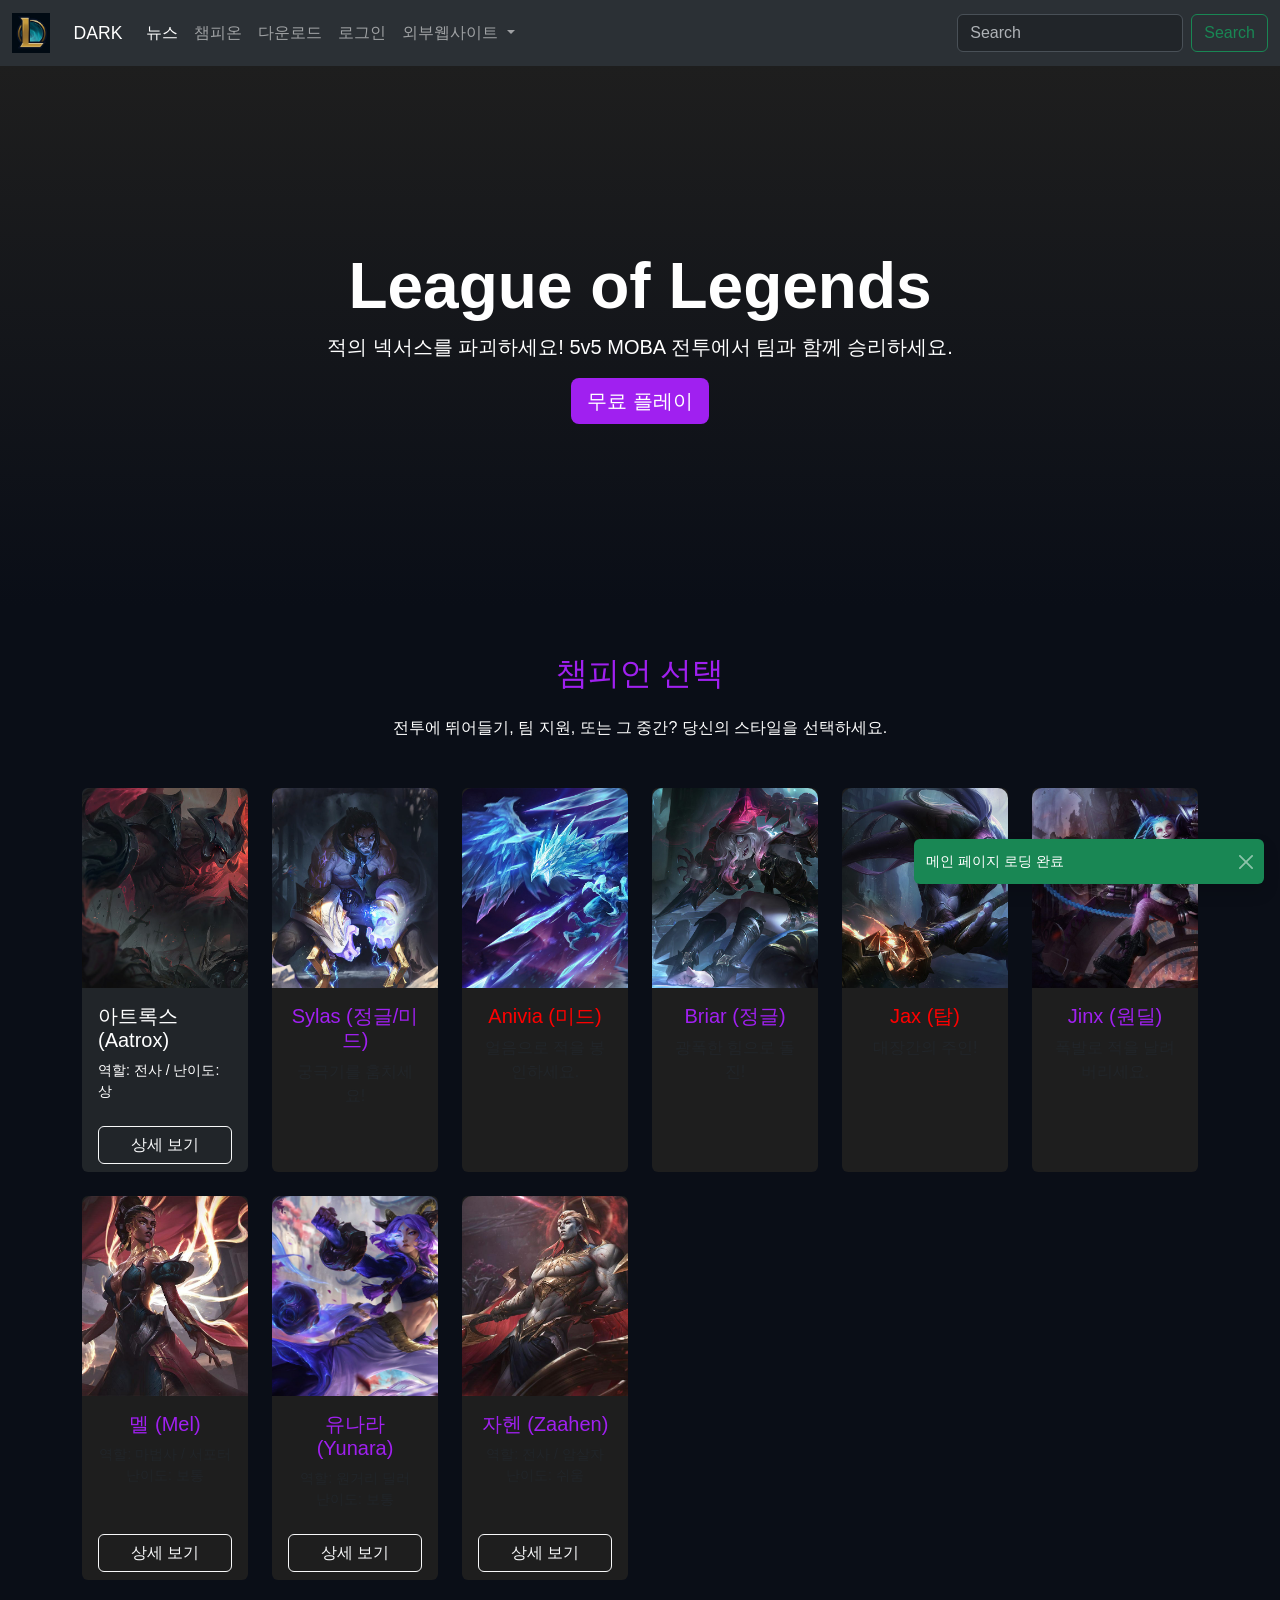
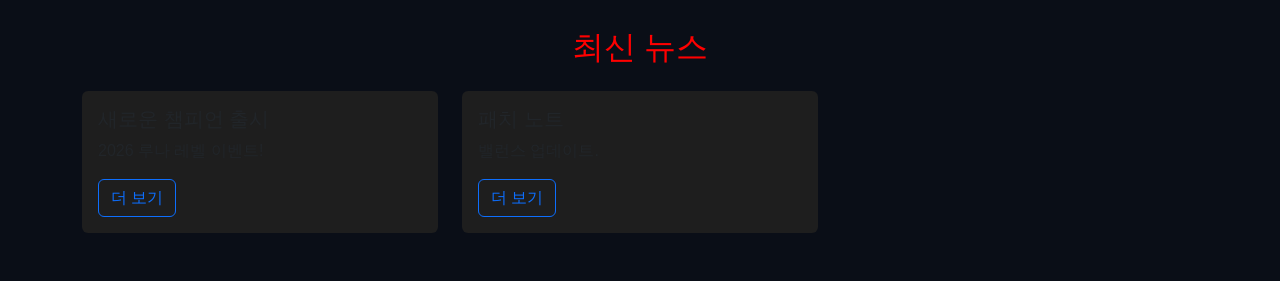
==== commit 8761cf06: "13주차 실습 최종 완료" ====
--- a/src/main/resources/META-INF/resources/index.html
+++ b/src/main/resources/META-INF/resources/index.html
@@ -16,7 +16,7 @@
 
     <script>
         window.onload = function() {
-        alert("메인 페이지 로딩 완료");
+        showToast('메인 페이지 로딩 완료');
         }
     </script>
 
@@ -74,7 +74,7 @@
         <a class="nav-link" href="main_page_sub/download.html">다운로드</a>
       </li>
        <li class="nav-item">
-        <a class="nav-link" href="#">로그인</a>
+        <a class="nav-link" href="/login">로그인</a>
       </li>
       <li class="nav-item dropdown">
         <a class="nav-link dropdown-toggle" href="#" role="button" data-bs-toggle="dropdown" aria-expanded="false">
@@ -107,7 +107,7 @@
         <div class="container">
             <h1 class="display-3 fw-bold">League of Legends</h1>
             <p class="lead">적의 넥서스를 파괴하세요! 5v5 MOBA 전투에서 팀과 함께 승리하세요.</p>
-            <a href="#" class="btn btn-primary btn-lg" onclick="alert('즐거운 플레이 되세요')">무료 플레이</a>
+            <a href="#" class="btn btn-primary btn-lg" onclick="showToast('즐거운 플레이 되세요')">무료 플레이</a>
         </div>
     </section>
 
@@ -420,6 +420,27 @@
   </div>
 </div>
 
+
+<!-- 토스트 컨테이너 -->
+<div class="toast-container position-fixed bottom-0 end-0 p-3" style="z-index:9999">
+  <div id="liveToast"
+       class="toast align-items-center text-white bg-success border-0"
+       role="alert">
+
+    <div class="d-flex">
+      <div class="toast-body" id="toastBody">
+        메시지
+      </div>
+
+      <button type="button"
+              class="btn-close btn-close-white me-2 m-auto"
+              data-bs-dismiss="toast">
+      </button>
+    </div>
+
+  </div>
+</div>
+
   <script src="js/search.js"></script>
 
 </body>
